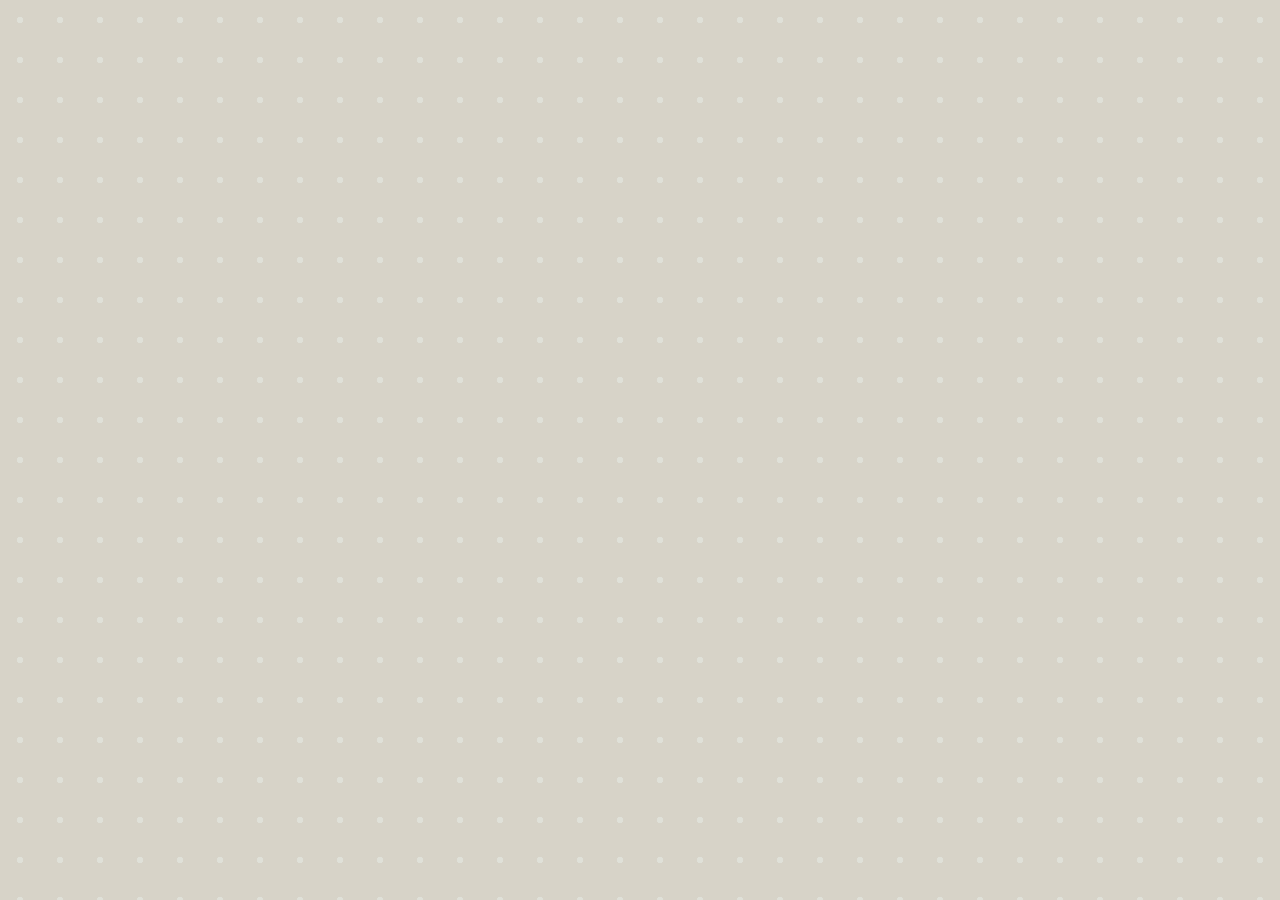
==== addictHarness.html @ 8bb044b6 "5/12" ====
<!DOCTYPE html>
<html lang="en">
<head>
    <meta charset="UTF-8">
    <meta name="viewport" content="width=device-width, initial-scale=1.0">
    <title>The Addict Harness - truf & co</title>
    
    <link rel="stylesheet" href="style.css">
    <link rel="preconnect" href="https://fonts.googleapis.com">
    <link rel="preconnect" href="https://fonts.gstatic.com" crossorigin>
    <link href="https://fonts.googleapis.com/css2?family=Aboreto&family=Playfair+Display:ital,wght@0,400..900;1,400..900&display=swap" rel="stylesheet">
</head>
<body>
    
</body>
<script src="script.js"></script>
</html>
---- style.css ----
:root {
  --polka-bg-image:
    radial-gradient(#dfe0d7 10.6%, transparent 5.6%);
  --polka-bg-position: 0px 0px, 40px 40px;
  --polka-bg-size: 40px 40px;
  --polka-bg-color: #D7D3C8;
}
body{
    margin: 0;
    padding: 0;
    font-family: "Times New Roman", system-ui;
    overflow-x: hidden;
    color: #4D483C;
    background-image: var(--polka-bg-image);
    background-position: var(--polka-bg-position);
    background-size: var(--polka-bg-size);
    background-color: var(--polka-bg-color);
    
}

a {
    text-decoration: none;
    color: #4D483C;
}

h1 {
    font-family: "Aboreto", system-ui;
    font-weight: 100;
    font-style: normal;
}
h2 {
    font-family: "Playfair Display", system-ui;
    font-weight: 100;
    font-style: normal;
}

                                                                  /* Nav bar */

nav {
    height: 6%;
    width: 100%;
    display: grid;
    position: fixed;
    top: 0;
    left: 0;
    grid-template-columns:1fr 1fr 1fr;
    align-items: center;
    padding: 0;
    z-index: 2;
    background-color: #f9faf0;
}
.leftAlign {
    justify-self: start;
    width: 100%;
    height: 50px;
    display: flex;
    flex-direction: row;
}

.center {
    justify-self: center;
}

.rightAlign {
    justify-self: end;
    width: 150px;
    padding-left: 20px;
    padding-right: 20px;
    display: flex;
    justify-content: space-between;
}
nav > ul{
    margin:0 5% 0 5%;
    padding:0;
    list-style-type: none;
}

nav li{
    padding: 10px ;
    margin-top: auto;
    margin-bottom: auto;
    flex-shrink: 0;
    height:fit-content;
}

.dropdownContent {
    display: none;
}

.dropdownContent a{
    margin: 10px;
    padding: 5px;
}

.dropdown:hover .dropdownContent {
    display: block;
    position: absolute;
    background-color: #F8F9F0;
    padding: 10px;
    border-radius: 5px;
}
                                                                  /* Hero */

.header {
    background-color: #D7D3C8;
}

.hero{
    width: 100%;
    height: 50%;
}

.hero img{
    margin: 0 20% 0 20%;
    display: flex;
    justify-content: center;
    position: relative;
    max-height: 1024px;
    max-width: 60%;
    height: auto;
    width: 70%;
    object-fit: cover;
    z-index: 0;
}
.overlay {
    text-align: center;
    position: absolute;
    top: 50%;
    width: 100%;
    z-index: 1;
}
.banner{
    background-color: #f9faf0;
    padding: 1%;
    box-shadow: black 5px;
}

.banner h1{
    font-size: 100px;
    text-align: center;
    margin: 0;
}
.overlay button{
    margin-top: 2%;
    padding: .75% 1% .75% 1%;
}

                                                                  /* Product List Card */

.productCard{
    display: inline-flex;
    flex-wrap: wrap;
    justify-content: center;
    justify-content: space-between;
    width: fit-content;
    height: fit-content;
    padding: 10px;
    background-color: #D7D3C8 ;
    margin: 0.5%;
}
.productCard img{
    width: 331px;
    height: 441px;
    object-fit: cover;
}
                                                                  /* Header */
.header {
    width: 100%;
    height: 100%;
    background-color: #4B634E;
    padding: 10% 0;
    margin: 3% 0;
}
                                                                  /* Section */
.productPage{
    background-color: #4D483C;
}
.whiteBG {
    background-color: #f9faf0;
    --polka-bg-image:
    radial-gradient(#D7D3C8  10.6%, transparent 5.6%);
}
#Collections {
    text-align: center;
    padding: 3% 0;
}
                                                                  /* Section cards */
.productType {
    display: inline-flex;
    flex-wrap: wrap;
    justify-content: center;
}

.productSection {
    width: 23%;
    margin: 0.5%;
    height: fit-content;
}
.productSection img{
    width: 100%;
}
.productSection h2{
    width: 92%;
    background-color: #D7D3C8;
    position: relative;
    transform: translateY(-100%);
    padding: 4%;
    margin: 0;
    text-align: right;
}

.style {
    display: inline-flex;
    flex-wrap: wrap;
    justify-content: center;
    width: 70%;
    margin: 0 15%;
}
.style .productSection {
    min-width: 200px;
    max-height: 10%;
    width: 15%;
    margin: 0.5%;
    height: 270px;
}
.style .productSection img{
    width: 331px;
    height: 441px;
}
.style .productSection h2{
    background-color: #4B634E;
    color: #D7D3C8;
    font-size: 100%;
}
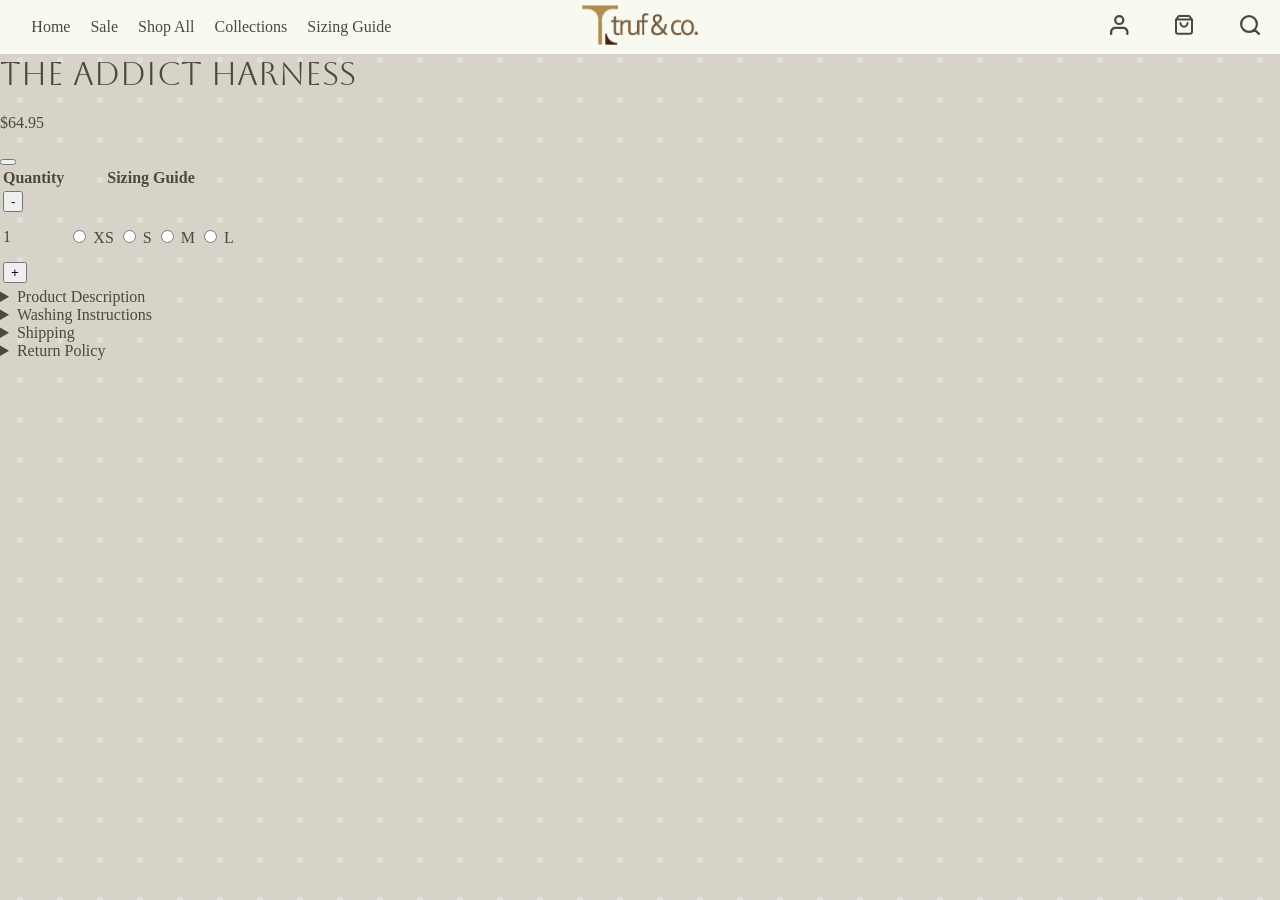
==== commit 2472630b: "5/19" ====
--- a/addictHarness.html
+++ b/addictHarness.html
@@ -11,7 +11,108 @@
     <link href="https://fonts.googleapis.com/css2?family=Aboreto&family=Playfair+Display:ital,wght@0,400..900;1,400..900&display=swap" rel="stylesheet">
 </head>
 <body>
-    
+    <nav class="productNav">
+        <ul class="leftAlign">
+            <li><a href="index.html">Home</a></li>
+            <li><a href="">Sale</a></li>
+            <li>
+                <div class="dropdown">
+                    <a href="allProducts.html" class="dropbtn">Shop All</a><br>
+                    <aside class="dropdownContent">
+                            <br><a href="harnessProductListing.html">Harnesses</a> <br><br>
+                            <a href="sweaterProductListing.html">Sweaters & Jumpers</a><br><br>
+                            <a href="">Bandanas</a><br><br>
+                            <a href="">Leashes</a><br><br>
+                            <a href="">Collars</a><br><br>
+                            <a href="">Waste Bag Holders</a><br><br>
+                            <a href="">Accessories</a><br><br>
+                            <a href="">For Hoomans</a><br>
+                    </aside>
+                </div>
+            </li>
+
+            <li>
+                <div class="dropdown">
+                    <a class="dropbtn">Collections</a><br>
+                    <aside class="dropdownContent">
+                            <br><a href="addictProductListing.html">Addict</a> <br><br>
+                            <a href="">The Frenchie</a><br><br>
+                            <a href="">Blooming</a><br><br>
+                            <a href="">The Dreamers</a><br><br>
+                            <a href="">Cavi</a><br><br>
+                            <a href="">Wanderlust</a><br><br>
+                            <a href="">Lover's Picnic</a><br><br>
+                            <a href="">Joie de Vivre</a><br><br>
+                            <a href="">Edward</a><br><br>
+                            <a href="">Truffle</a><br>
+                    </aside>
+                </div>    
+            </li>
+            <li><a href="">Sizing Guide</a></li>
+        </ul>
+
+
+
+        <div class="center">
+            <a><img src="image/logo.png" height="40px"></a>
+        </div>
+
+
+        <div class="rightAlign">
+            <span><a><img src="image/profile.svg" height="20px"></a></span>
+            <span><a> <img src="image/shoppingBag.svg"height="20px"> </a></span>
+            <span><a> <img src="image/search.svg"height="20px"> </a></span>
+        </div>
+    </nav>
+
+    <main class="productInfo">
+
+        
+        <div class="productDetails">
+            <p>truf & co</p>
+            <h1 class="productTitle">The Addict Harness</h1>
+            <p class="productPrice">$64.95</p>
+            <table>
+                <tr>
+                    <th> Quantity</th>
+                    <th> <a onclick="const sizeGuide = document.getElementById(sizeGuide); sizeGuide.style = `display:block`">Sizing Guide</a></th>
+                </tr>
+                <tr>
+                    <td> <button onclick="addProduct(-1)">-</button> <p id="value">1</p> <button onclick="addProduct(1)">+</button></td>
+                    <td> 
+                        <input type="radio" id="XS" name="size" value="XS">
+                        <label for="XS">XS</label>
+                        <input type="radio" id="S" name="size" value="S">
+                        <label for="S">S</label>
+                        <input type="radio" id="M" name="size" value="M">
+                        <label for="M">M</label>
+                        <input type="radio" id="L" name="size" value="L">
+                        <label for="L">L</label>
+                    </td>
+                </tr>
+                <tr>
+                    <button onclick="addToCart(``,`The Addict Harness`, )"> </button>
+                </tr>
+            </table>
+        </div>
+        <div class="productDetails">
+            <details>
+                <summary>Product Description</summary>
+                <p>truf & co.'s French heritage is evident in this Addict harness.
+                <br>Our premium adjustable dog harness is  made from premium breathable cotton materials, this piece is finished  with high quality webbing and gold metal hardware.
+                <br>Every piece is uniquely designed in  Melbourne Australia, we aim to bring the most aesthetic, voguish and  comfortable harness to every dog in Australia.</p>
+            </details>
+            <details>
+                <summary>Washing Instructions</summary>
+             </details>
+             <details>
+                <summary>Shipping</summary>
+             </details>
+             <details>
+                <summary>Return Policy</summary>
+             </details>
+        </div>
+    </main>
 </body>
 <script src="script.js"></script>
 </html>
--- a/style.css
+++ b/style.css
@@ -85,6 +85,7 @@
 
 .dropdownContent {
     display: none;
+    background-color: #F8F9F0;
 }
 
 .dropdownContent a{
@@ -95,15 +96,21 @@
 .dropdown:hover .dropdownContent {
     display: block;
     position: absolute;
+    padding: 10px;
+    border-radius: 2px;
+}
+.productPageNav {
+    background-color: #CEC5B5;
+}
+.productPageNav .dropdownContent{
+    background-color: #CEC5B5;
+}
+.productNav {
     background-color: #F8F9F0;
-    padding: 10px;
-    border-radius: 5px;
 }
                                                                   /* Hero */
 
-.header {
-    background-color: #D7D3C8;
-}
+
 
 .hero{
     width: 100%;
@@ -163,17 +170,37 @@
     height: 441px;
     object-fit: cover;
 }
-                                                                  /* Header */
-.header {
+                                                                  /* Headers */
+.wrapper {
     width: 100%;
     height: 100%;
     background-color: #4B634E;
     padding: 10% 0;
-    margin: 3% 0;
+    margin: 3% 0 0;
+}
+.titleHeading {
+    background-color: #D7D3C8;
+    margin: 0;
+    padding: 1% 0;
+    text-align: center;
+}
+.titleHeading h1{
+    margin: 0;
+}
+.stickyFilter {
+    background-color: #F8F9F0;
+    display: flex;
+    justify-content: space-between;
+    padding: 2%;
+}
+.stickyFilter p{
+    margin: 0 5%;  
 }
                                                                   /* Section */
 .productPage{
     background-color: #4D483C;
+    --polka-bg-image:
+    radial-gradient(#9C9993  10.6%, transparent 5.6%)
 }
 .whiteBG {
     background-color: #f9faf0;
@@ -224,8 +251,8 @@
     height: 270px;
 }
 .style .productSection img{
-    width: 331px;
-    height: 441px;
+    width: 100%;
+    transition: .5s ease-in;
 }
 .style .productSection h2{
     background-color: #4B634E;
@@ -233,3 +260,4 @@
     font-size: 100%;
 }
 
+
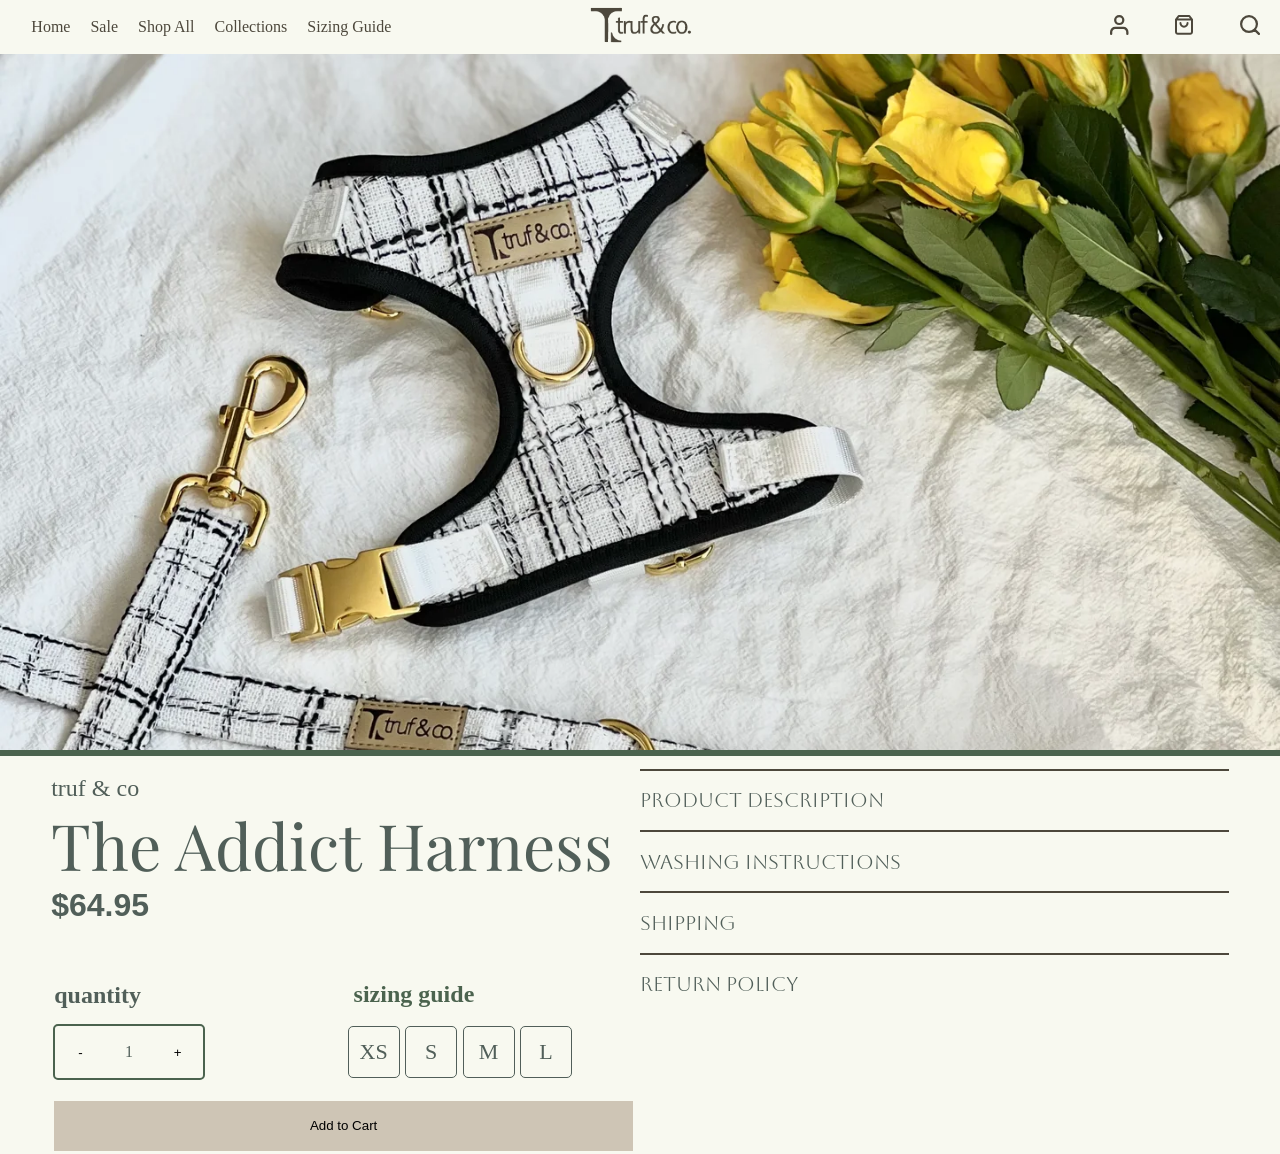
==== commit 8fbd2d67: "cart function is functional" ====
--- a/addictHarness.html
+++ b/addictHarness.html
@@ -10,7 +10,7 @@
     <link rel="preconnect" href="https://fonts.gstatic.com" crossorigin>
     <link href="https://fonts.googleapis.com/css2?family=Aboreto&family=Playfair+Display:ital,wght@0,400..900;1,400..900&display=swap" rel="stylesheet">
 </head>
-<body>
+<body class="productListing">
     <nav class="productNav">
         <ul class="leftAlign">
             <li><a href="index.html">Home</a></li>
@@ -54,44 +54,67 @@
 
 
         <div class="center">
-            <a><img src="image/logo.png" height="40px"></a>
+            <a><img src="image/truflogo1Vectorized.png" height="40px"></a>
         </div>
 
 
         <div class="rightAlign">
             <span><a><img src="image/profile.svg" height="20px"></a></span>
-            <span><a> <img src="image/shoppingBag.svg"height="20px"> </a></span>
+            <span><a href="cart.html"> <img src="image/shoppingBag.svg"height="20px"> </a></span>
             <span><a> <img src="image/search.svg"height="20px"> </a></span>
         </div>
     </nav>
+    <div class="wrapper">
+        <img src="image/addictHarness2.webp">
+    </div>
+    <main class="productInfo" id="addictHarness">
 
-    <main class="productInfo">
-
-        
+        <span style="display: none;"><input checked type="radio" class="color" value=""></span>
         <div class="productDetails">
-            <p>truf & co</p>
-            <h1 class="productTitle">The Addict Harness</h1>
+            <h4>truf & co</h4>
+            <h2 class="productTitle">The Addict Harness</h2>
             <p class="productPrice">$64.95</p>
-            <table>
-                <tr>
-                    <th> Quantity</th>
-                    <th> <a onclick="const sizeGuide = document.getElementById(sizeGuide); sizeGuide.style = `display:block`">Sizing Guide</a></th>
+            <table class="tableData">
+                <tr class="tableHeadings">
+                    <th> quantity</th>
+                    <th> <button>sizing guide</button></th>
                 </tr>
-                <tr>
-                    <td> <button onclick="addProduct(-1)">-</button> <p id="value">1</p> <button onclick="addProduct(1)">+</button></td>
-                    <td> 
-                        <input type="radio" id="XS" name="size" value="XS">
-                        <label for="XS">XS</label>
-                        <input type="radio" id="S" name="size" value="S">
-                        <label for="S">S</label>
-                        <input type="radio" id="M" name="size" value="M">
-                        <label for="M">M</label>
-                        <input type="radio" id="L" name="size" value="L">
-                        <label for="L">L</label>
+                <tr class="tableButtons">
+                    <td id="quantity"> <button onclick="addProduct(-1)">-</button> <p id="value">1</p> <button onclick="addProduct(1)">+</button></td>
+                    <td class="size"> 
+                        
+                        <label for="XS">
+                            <input type="radio" id="XS" name="size" value="XS" class="size">
+                            <span class="checkmark">
+                                <p>XS</p>
+                            </span>
+                        </label>
+                       
+                        <label for="S">
+                             <input type="radio" id="S" name="size" value="S" class="size">
+                                <span class="checkmark">
+                                    <p>S</p>
+                                </span>
+                            </label>
+                        <label for="M">
+                            <input type="radio" id="M" name="size" value="M" class="size">
+                            <span class="checkmark">
+                                <p>M</p>
+                            </span>
+                        </label>
+                        
+                        <label for="L">
+                            <input type="radio" id="L" name="size" value="L" class="size">
+                            <span class="checkmark">
+                                <p>L</p>
+                            </span>
+                        </label>
                     </td>
                 </tr>
                 <tr>
-                    <button onclick="addToCart(``,`The Addict Harness`, )"> </button>
+                    <th class="addToCart">
+                    <button class="cartButton"onclick="addToCart(`addictHarness`)"> Add to Cart</button>
+                    </th>
                 </tr>
             </table>
         </div>
@@ -104,12 +127,21 @@
             </details>
             <details>
                 <summary>Washing Instructions</summary>
+                 <p>truf & co.'s French heritage is evident in this Addict harness.
+                <br>Our premium adjustable dog harness is  made from premium breathable cotton materials, this piece is finished  with high quality webbing and gold metal hardware.
+                <br>Every piece is uniquely designed in  Melbourne Australia, we aim to bring the most aesthetic, voguish and  comfortable harness to every dog in Australia.</p>
              </details>
              <details>
                 <summary>Shipping</summary>
+                 <p>truf & co.'s French heritage is evident in this Addict harness.
+                <br>Our premium adjustable dog harness is  made from premium breathable cotton materials, this piece is finished  with high quality webbing and gold metal hardware.
+                <br>Every piece is uniquely designed in  Melbourne Australia, we aim to bring the most aesthetic, voguish and  comfortable harness to every dog in Australia.</p>
              </details>
              <details>
                 <summary>Return Policy</summary>
+                 <p>truf & co.'s French heritage is evident in this Addict harness.
+                <br>Our premium adjustable dog harness is  made from premium breathable cotton materials, this piece is finished  with high quality webbing and gold metal hardware.
+                <br>Every piece is uniquely designed in  Melbourne Australia, we aim to bring the most aesthetic, voguish and  comfortable harness to every dog in Australia.</p>
              </details>
         </div>
     </main>
--- a/style.css
+++ b/style.css
@@ -14,8 +14,11 @@
     background-image: var(--polka-bg-image);
     background-position: var(--polka-bg-position);
     background-size: var(--polka-bg-size);
-    background-color: var(--polka-bg-color);
-    
+    background-color: var(--polka-bg-color);    
+}
+
+main{
+    margin: 6% 0;
 }
 
 a {
@@ -159,42 +162,79 @@
     flex-wrap: wrap;
     justify-content: center;
     justify-content: space-between;
-    width: fit-content;
-    height: fit-content;
-    padding: 10px;
-    background-color: #D7D3C8 ;
-    margin: 0.5%;
+    width: 267px;
+    height: 369px;
+    margin: 1.2% 0.5%;
 }
 .productCard img{
-    width: 331px;
-    height: 441px;
+    width: 267px;
+    height: 306px;
     object-fit: cover;
+}
+.productText {
+    z-index: 2;
+    background-color: #D7D3C8;
+    padding: 4%;
+    padding-bottom: 0;
+    height: 64px;
+}
+.productText p, .productText span{
+    margin: 0 2% 0 2%;
+    display: flex;
+    float: left;
+}
+.productText h4 {
+    margin: 1%;
+}
+.saleBadge {
+    background-color: #4B634E;
+    color: #D7D3C8;
+    padding: 0 7%;
+    margin-left: 2%;
+    border-radius: 25px;
+}
+.offSale {
+    background-color: #4D483C;
+    color: #D7D3C8;
+    padding: 0 7%;
+    border-radius: 25px;
 }
                                                                   /* Headers */
 .wrapper {
     width: 100%;
-    height: 100%;
+    height: auto;
     background-color: #4B634E;
-    padding: 10% 0;
-    margin: 3% 0 0;
-}
+}
+
+.wrapper img {
+    margin: 0;
+    object-fit: cover;
+    width: 100%;
+    height: 750px;
+}
+
 .titleHeading {
     background-color: #D7D3C8;
     margin: 0;
     padding: 1% 0;
     text-align: center;
+    border-bottom: black 1px solid;
 }
 .titleHeading h1{
     margin: 0;
 }
-.stickyFilter {
+.Filter {
     background-color: #F8F9F0;
     display: flex;
     justify-content: space-between;
-    padding: 2%;
-}
-.stickyFilter p{
+    padding: 1.5%;
+}
+.Filter p{
     margin: 0 5%;  
+}
+.stickyTitle {
+    position: sticky;
+    top: 50px;
 }
                                                                   /* Section */
 .productPage{
@@ -219,9 +259,9 @@
 }
 
 .productSection {
-    width: 23%;
-    margin: 0.5%;
-    height: fit-content;
+    margin: 2% 0.5%;
+    width: 334px;
+    height: 373px;
 }
 .productSection img{
     width: 100%;
@@ -244,11 +284,10 @@
     margin: 0 15%;
 }
 .style .productSection {
-    min-width: 200px;
     max-height: 10%;
-    width: 15%;
-    margin: 0.5%;
-    height: 270px;
+    width: 194px;
+    margin: 2.3% 0.5%;
+    height: 217px;
 }
 .style .productSection img{
     width: 100%;
@@ -261,3 +300,154 @@
 }
 
 
+
+                                                                  /* product page */
+.productInfo {
+    display: grid;
+    grid-template-columns: 1fr 1fr;
+    margin: 1% 4% 0 4%;
+    color: #515F59;
+}
+.productListing {
+    background-color: #F8F9F0;
+    --polka-bg-image:transparent;
+}
+.productListing .wrapper {
+    height: 756px;
+}
+.productInfo h2 {
+    margin: 0;
+    font-size: 64px;
+}
+.productInfo .productPrice {
+    margin: 0 0 9% 0;
+    font-family: "helvetica";
+    font-weight: bold;
+    font-size: 32px;
+}
+.productDetails h4{
+    margin: 1% 0 0 0;
+    font-size: 24px;
+    font-weight: normal;
+}
+.tableHeadings th{
+    text-align:left;
+    padding-bottom: 2%;
+    font-size: 24px
+}
+.tableHeadings button{
+    background: unset; 
+    border: 0;
+    text-align:left;
+    padding-bottom: 1%;
+    font-size: 24px;
+    font-weight: bold;
+    font-family: 'Times New Roman', Times, serif;
+    color: #4B634E;
+}
+.tableData th, .tableData td{
+ width: 50%;   
+}
+.productDetails table {
+    width: 100%;
+}
+
+
+
+#quantity {
+    display: grid;
+    grid-template-columns:1fr 1fr 1fr;
+    text-align: center;
+    width: 50%;
+    border: #4B634E 2px solid;
+    border-radius: 5px;
+}
+
+#quantity button{
+    background: unset; 
+    border: 0;
+    padding: 2%;
+    cursor:pointer;
+}
+.addToCart button{
+    margin-top: 6%;
+    background: #CEC5B5; 
+    border: 0;
+    width: 200%;
+    height: 50px;
+    cursor:pointer;
+}
+
+.tableButtons input {
+    position: absolute;
+    opacity: 0;
+    cursor: pointer;
+    height: 0;
+    width: 0;
+}
+.tableButtons label{
+    
+    position: relative;
+    cursor: pointer;
+    font-size: 22px;
+    user-select: none;
+}
+
+.tableButtons label input:checked ~ .checkmark {
+  background-color: #515F59;
+  color: #D7D3C8;
+}
+.size span {
+    display: inline-block;
+    height: 50px;
+    width: 50px;
+    text-align: center;
+    background-color: unset;
+    color: #515F59;
+    border: #515F59 solid 1px;
+    border-radius: 5px;
+}
+.size p{
+    transform: translateY(-10px);
+}
+.colourSelect span{
+    display: flex;
+    float: left;
+    width: 80px;
+    height: 80px;
+    border-radius: 50px;
+    border: #4D483C solid 1px;
+    margin-right: 20px;
+    margin-bottom: 10%;
+}
+.colourSelect p{
+    margin:auto;
+}
+
+.tableButtons label input:checked ~ #selectBeige {
+  background-color: #F0D2C8;
+}
+.tableButtons label input:checked ~ #selectGrey {
+  background-color: #CCCACA;
+}
+
+.productDetails summary{
+    width: 100%;
+    font-size: 20px;
+    font-family: "Aboreto", system-ui;
+    font-weight: 100;
+    font-style: normal;
+    padding: 3% 0;
+    border-top: #4D483C solid 2px;
+    cursor:pointer;
+}
+.productDetails summary::marker {
+  content: "";
+}
+
+
+.productDetails details p{
+    margin-left: 2%;
+    margin-top: -2%;
+}
+
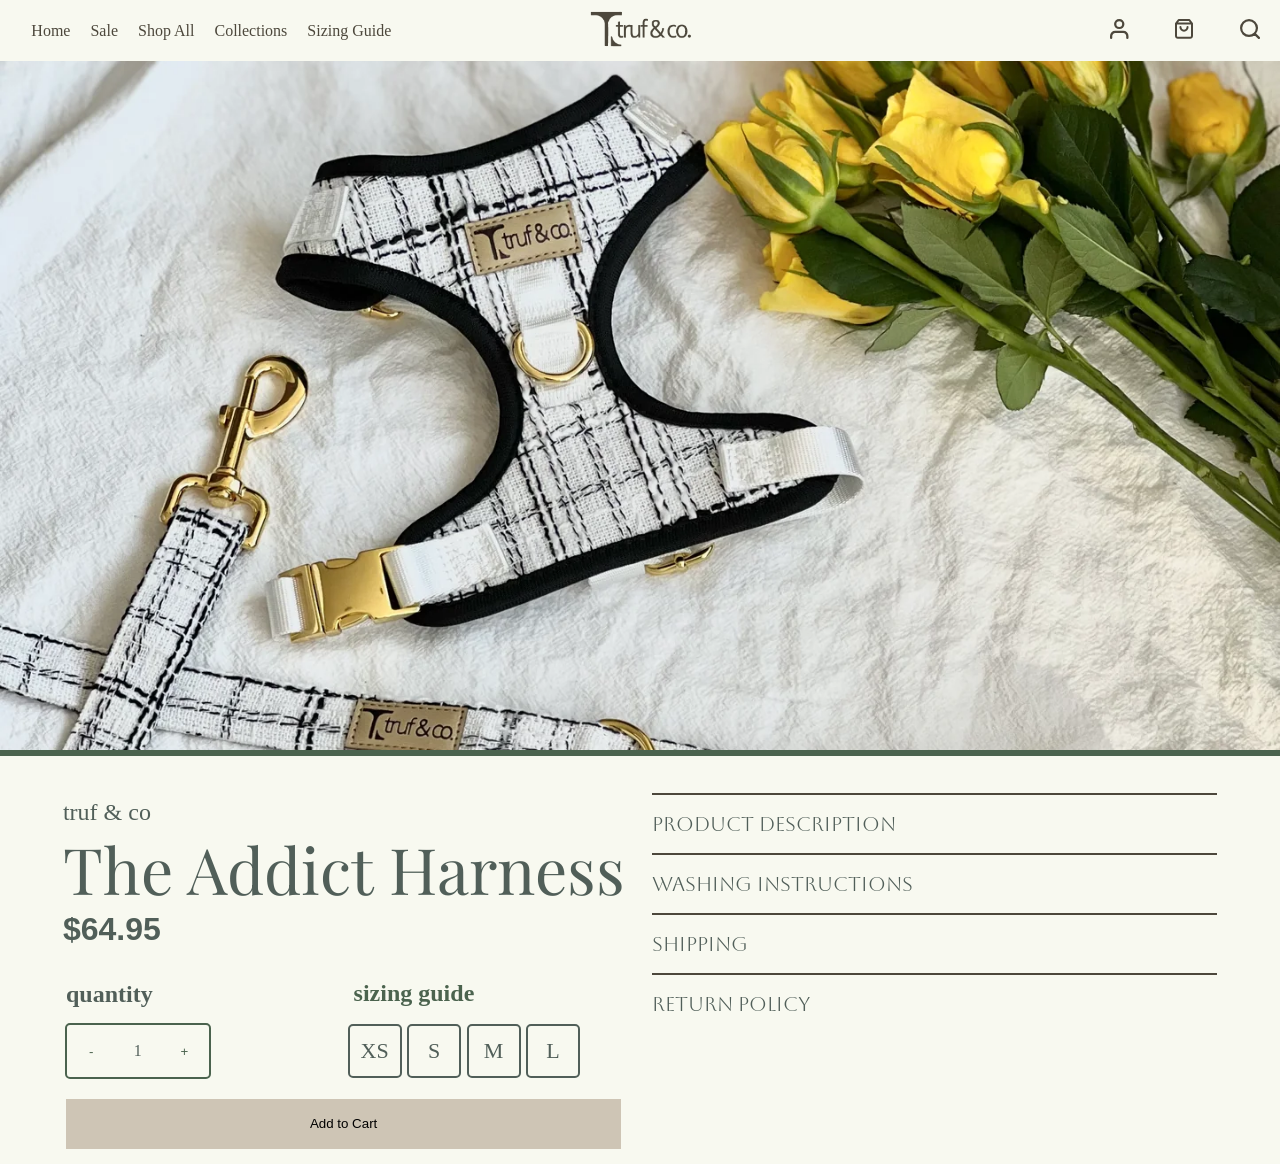
==== commit 18842dd1: "separate product data into new page,  cart popup summary develop,emt" ====
--- a/addictHarness.html
+++ b/addictHarness.html
@@ -146,5 +146,6 @@
         </div>
     </main>
 </body>
+<script src="products.js"></script>
 <script src="script.js"></script>
 </html>
--- a/style.css
+++ b/style.css
@@ -37,10 +37,11 @@
     font-style: normal;
 }
 
+
                                                                   /* Nav bar */
 
 nav {
-    height: 6%;
+    height: 61px;
     width: 100%;
     display: grid;
     position: fixed;
@@ -111,6 +112,18 @@
 .productNav {
     background-color: #F8F9F0;
 }
+.mobile {
+    display: none;
+}
+
+@media (max-width: 750px) {
+    .mobile {
+        display: block;
+    }
+    .desktop {
+        display: none;
+    }
+}
                                                                   /* Hero */
 
 
@@ -204,6 +217,13 @@
     width: 100%;
     height: auto;
     background-color: #4B634E;
+    font-size: 60px;
+    color: #F8F9F0;
+    text-align: center;
+}
+.wrapper h1{
+    padding: 10% 0;
+    margin: 0;
 }
 
 .wrapper img {
@@ -299,13 +319,27 @@
     font-size: 100%;
 }
 
+.imageB {
+    display: none;
+}
+.imageA {
+    display: block;
+}
+.productCard:hover, .productSection:hover {
+    .imageA {
+        display: none;
+    }
+    .imageB {
+        display:block;
+    }
+}
 
 
                                                                   /* product page */
 .productInfo {
     display: grid;
     grid-template-columns: 1fr 1fr;
-    margin: 1% 4% 0 4%;
+    margin: 2% 4% 0 4%;
     color: #515F59;
 }
 .productListing {
@@ -320,10 +354,13 @@
     font-size: 64px;
 }
 .productInfo .productPrice {
-    margin: 0 0 9% 0;
+    margin: 0 0 5% 0;
     font-family: "helvetica";
     font-weight: bold;
     font-size: 32px;
+}
+.productDetails{
+    margin: 2%;
 }
 .productDetails h4{
     margin: 1% 0 0 0;
@@ -367,6 +404,7 @@
     background: unset; 
     border: 0;
     padding: 2%;
+    color: #4B634E;
     cursor:pointer;
 }
 .addToCart button{
@@ -404,7 +442,7 @@
     text-align: center;
     background-color: unset;
     color: #515F59;
-    border: #515F59 solid 1px;
+    border: #515F59 solid 2px;
     border-radius: 5px;
 }
 .size p{
@@ -416,7 +454,7 @@
     width: 80px;
     height: 80px;
     border-radius: 50px;
-    border: #4D483C solid 1px;
+    border: #4D483C solid 2px;
     margin-right: 20px;
     margin-bottom: 10%;
 }
@@ -451,3 +489,20 @@
     margin-top: -2%;
 }
 
+                                                                  /* cart page */
+
+#cart {
+    display: flex;
+    justify-content: center;
+    align-items: center;
+}
+
+.cartCard {
+    text-align: center;
+    width: 200px;
+    margin: auto;
+}
+
+.cartCard #quantity  {
+    margin: auto;
+}
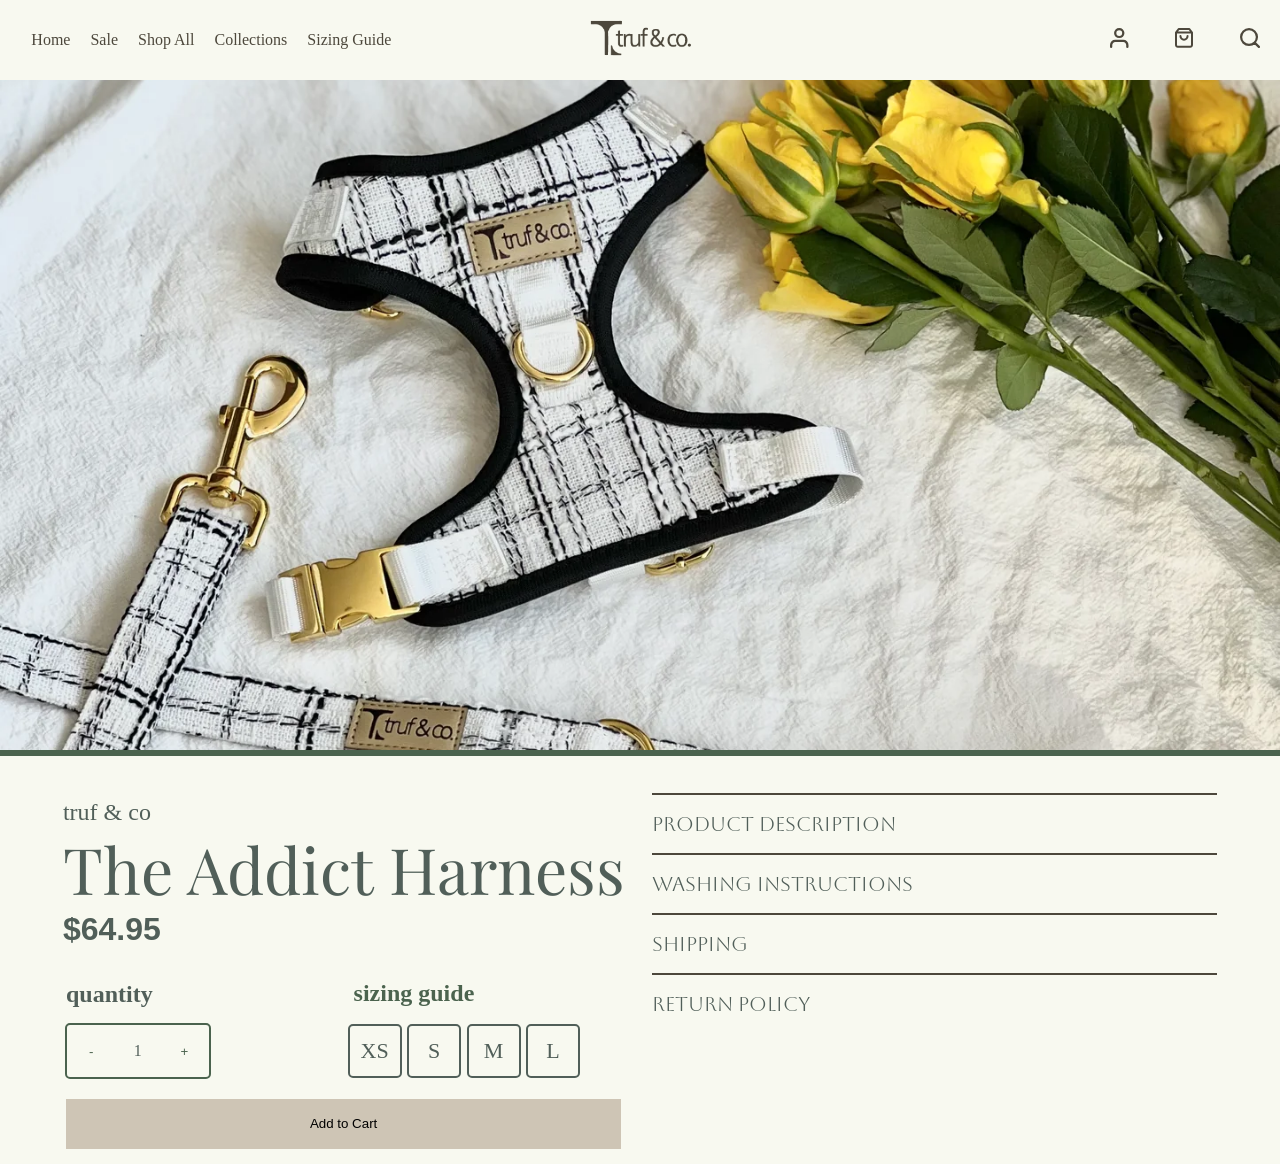
==== commit 7a9ae39d: "css and js completed for cart summary page, and created checkout page" ====
--- a/addictHarness.html
+++ b/addictHarness.html
@@ -80,7 +80,7 @@
                     <th> <button>sizing guide</button></th>
                 </tr>
                 <tr class="tableButtons">
-                    <td id="quantity"> <button onclick="addProduct(-1)">-</button> <p id="value">1</p> <button onclick="addProduct(1)">+</button></td>
+                    <td class="quantity"> <button onclick="addProduct(-1)">-</button> <p id="value">1</p> <button onclick="addProduct(1)">+</button></td>
                     <td class="size"> 
                         
                         <label for="XS">
--- a/style.css
+++ b/style.css
@@ -38,10 +38,11 @@
 }
 
 
+
                                                                   /* Nav bar */
 
 nav {
-    height: 61px;
+    height: 80px;
     width: 100%;
     display: grid;
     position: fixed;
@@ -266,6 +267,7 @@
     background-color: #f9faf0;
     --polka-bg-image:
     radial-gradient(#D7D3C8  10.6%, transparent 5.6%);
+    margin-top: 0;
 }
 #Collections {
     text-align: center;
@@ -391,7 +393,7 @@
 
 
 
-#quantity {
+.quantity {
     display: grid;
     grid-template-columns:1fr 1fr 1fr;
     text-align: center;
@@ -400,7 +402,7 @@
     border-radius: 5px;
 }
 
-#quantity button{
+.quantity button{
     background: unset; 
     border: 0;
     padding: 2%;
@@ -480,7 +482,7 @@
     cursor:pointer;
 }
 .productDetails summary::marker {
-  content: "";
+    content: "";
 }
 
 
@@ -500,9 +502,123 @@
 .cartCard {
     text-align: center;
     width: 200px;
+    height: 650px;
     margin: auto;
-}
-
-.cartCard #quantity  {
+    background: rgba(248, 249, 240, 0.50);
+    border: 1px solid #515F59;
+    padding: 10px 40px;
+}
+
+.cartCard img {
+    min-height: 200px;
+    max-height: 200px;
+    object-fit:cover;
+}
+.cartCard .quantity  {
     margin: auto;
+    justify-content: center;
+    align-items: center;
+}
+
+.remove button {
+    background-color: transparent;
+    margin: 10px;
+    border: none;
+}
+
+.toPurchase {
+    background: #F8F9F0;
+    margin: auto;
+    display: flex; 
+    flex-direction: column;
+    justify-content: center;
+    align-items: center;
+    padding: 70px;
+}
+.toPurchase h2 {
+    margin: 0;
+    font-size: 40px;
+    color: #515F59;
+}
+.toPurchase button {
+    width: 40%;
+    height: 90px;
+    border-radius: 5px;
+    background-color: transparent;
+    margin-top: 25px;
+    color: #4D483C;
+    text-align: center;
+    font-size: 24px;
+}
+.toPurchase .toCheckout {
+    border-width: 0;
+    background-color: #CEC5B5;
+}
+
+
+                                                                  /* order summary */
+.orderSummaryPopup {
+    background-color:#f9faf0;
+    width: 390px;
+    position: fixed;
+    bottom: 0px;
+    right: 0;
+    display: flex;
+    padding: 30px 20px;
+    border: #515F59 1px solid;
+}
+.orderSummaryPopup summary{
+    width: 350px;
+    font-size: 30px;
+    border-bottom: 1px solid; color: #515F59;
+}
+@keyframes slideInDown {
+    from {
+        transform: translateY(100%);
+        opacity: 0;
+    }
+    to {
+        transform: translateY(0);
+        opacity: 1;
+    }
+}
+
+.orderSummaryPopup :open {
+    animation: slideInDown .1s ease-out;
+}
+#orderSummary {
+    display: grid;
+    grid-template-columns: 1fr auto;
+    gap: 10px;
+}
+
+.rightText {
+    text-align: right;
+    width: 100px;
+}
+.total {
+    color: #515F59;
+    font-family: "Times New Roman";
+    font-size: 20px;
+    font-style: normal;
+    font-weight: 700;
+}
+
+button:hover {
+    cursor: pointer;
+}
+                                                                  /* Checkout */
+.checkoutSummary {
+    height: 100%;
+    position: absolute;
+    flex-direction: column;
+    justify-content: center;
+    align-items: center;
+}
+
+form {
+    margin: 10% 50px 10% 20%;
+    max-width: 567px;
+    display: flex;
+    flex-direction: column;
 }
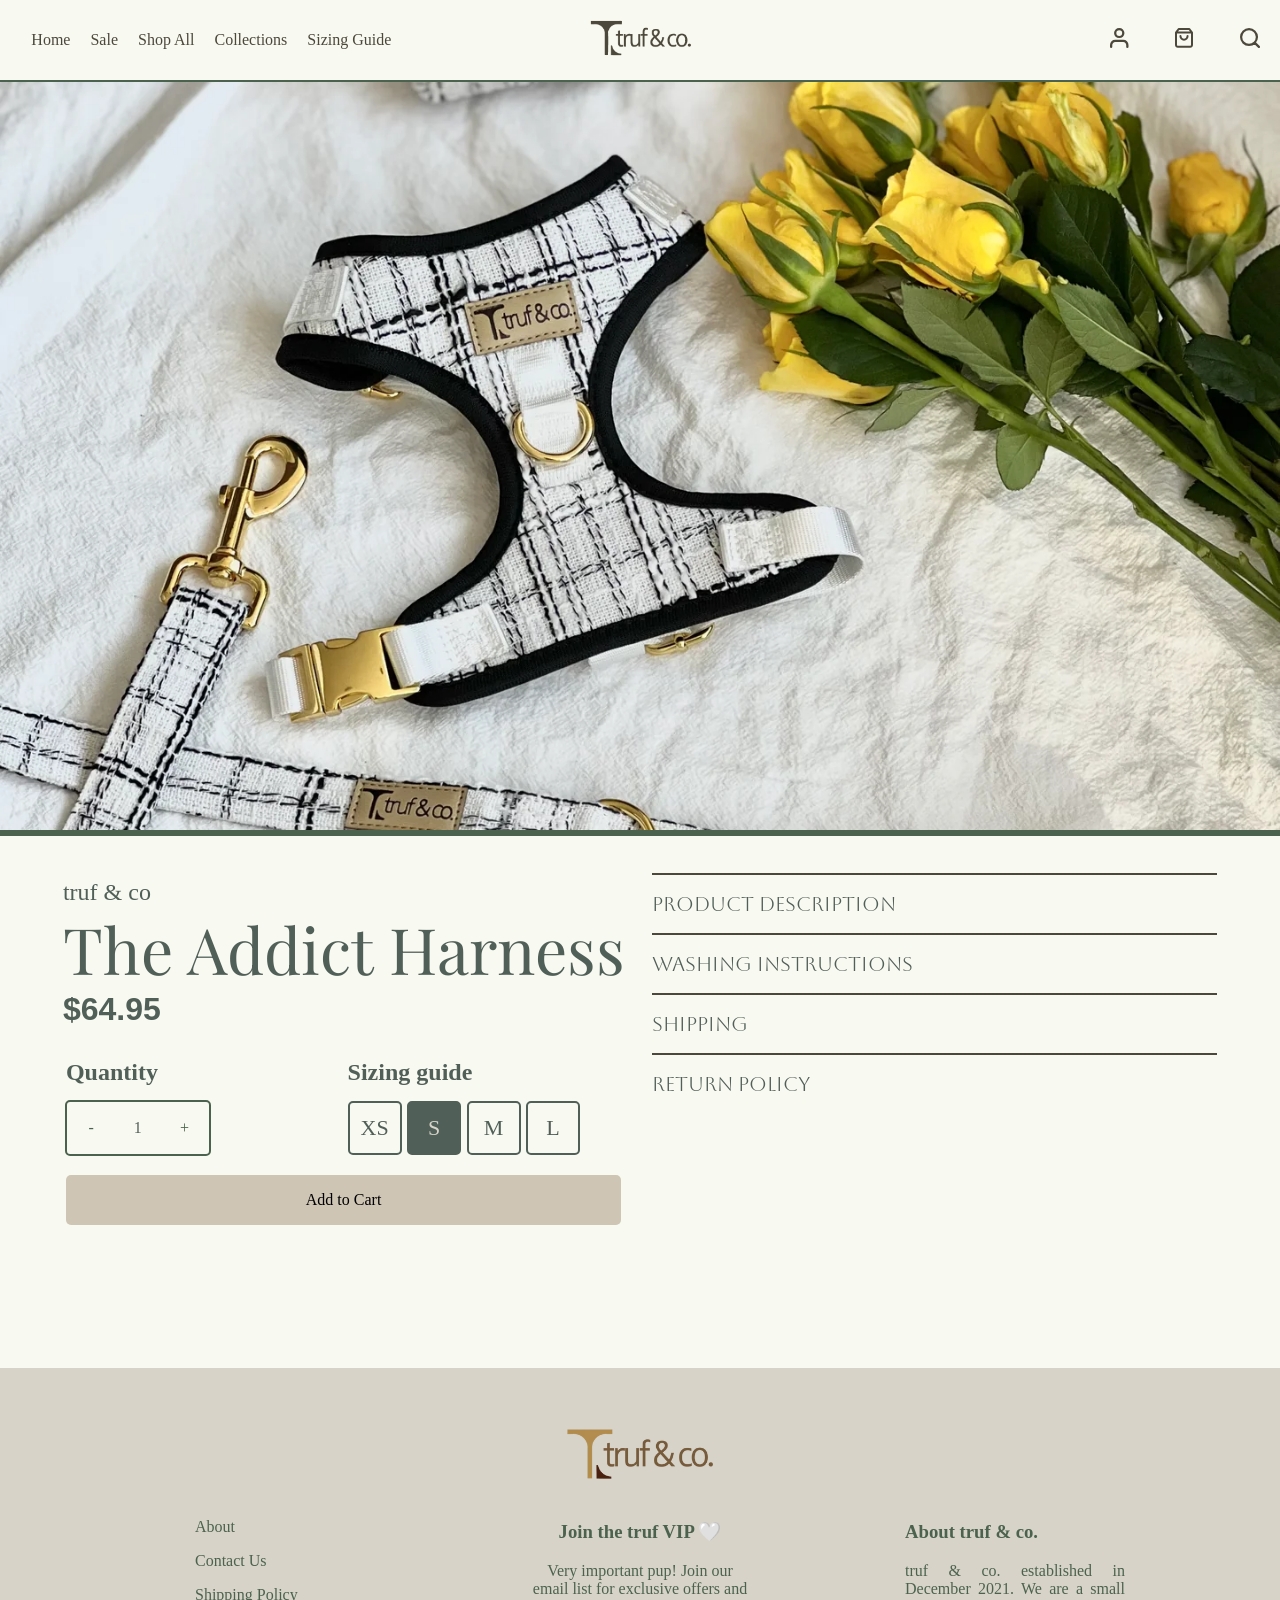
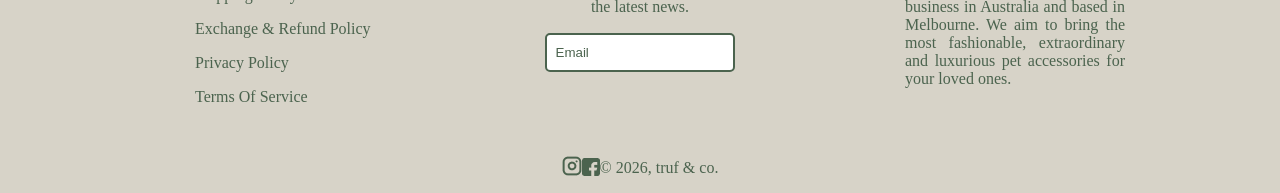
==== commit ee3ddc44: "Refactor navigation and footer structure across multiple pages; enhance mobile responsiveness and ad" ====
--- a/addictHarness.html
+++ b/addictHarness.html
@@ -13,10 +13,10 @@
 <body class="productListing">
     <nav class="productNav">
         <ul class="leftAlign">
-            <li><a href="index.html">Home</a></li>
-            <li><a href="">Sale</a></li>
-            <li>
-                <div class="dropdown">
+            <li class="desktop"><a href="index.html">Home</a></li>
+            <li class="desktop"><a href="">Sale</a></li>
+            <li class="desktop">
+                <div class="dropdown desktop">
                     <a href="allProducts.html" class="dropbtn">Shop All</a><br>
                     <aside class="dropdownContent">
                             <br><a href="harnessProductListing.html">Harnesses</a> <br><br>
@@ -28,10 +28,12 @@
                             <a href="">Accessories</a><br><br>
                             <a href="">For Hoomans</a><br>
                     </aside>
+
+                    
                 </div>
             </li>
 
-            <li>
+            <li class="desktop">
                 <div class="dropdown">
                     <a class="dropbtn">Collections</a><br>
                     <aside class="dropdownContent">
@@ -48,13 +50,18 @@
                     </aside>
                 </div>    
             </li>
-            <li><a href="">Sizing Guide</a></li>
+            <li class="desktop"><a href="">Sizing Guide</a></li>
+
+            <li><div class="mobile">
+            <a href="index.html"><img src="image/truflogo1Vectorized.png" height="40px"></a>
+            </li>
+        </div>
         </ul>
 
 
 
         <div class="center">
-            <a><img src="image/truflogo1Vectorized.png" height="40px"></a>
+            <a class="desktop" href="index.html"><img src="image/truflogo1Vectorized.png" height="40px"></a>
         </div>
 
 
@@ -62,8 +69,48 @@
             <span><a><img src="image/profile.svg" height="20px"></a></span>
             <span><a href="cart.html"> <img src="image/shoppingBag.svg"height="20px"> </a></span>
             <span><a> <img src="image/search.svg"height="20px"> </a></span>
+            <span class="mobile"><a onclick="hide('hamburger')"> <img src="image/hamburger.svg"height="20px"> </a></span>
+            
+        </div>
+        <div id="hamburger" class="mobile hidden">
+            
+            <ul class="sideBar">
+            <li class="badge"><a onclick="hide('hamburger')">></a></li>
+            <li style="background-color: #D7D3C8;"><a href="index.html">Home</a></li>
+            <li><a href="">Sale</a></li>
+            <li>
+                <details class="dropHamburg">
+                    <summary><a href="allProducts.html" class="">Shop All</a></summary>
+                    
+                            <br><a href="harnessProductListing.html">Harnesses</a> <br><br>
+                            <a href="sweaterProductListing.html">Sweaters & Jumpers</a><br><br>
+                            <a href="">Bandanas</a><br><br>
+                            <a href="">Leashes</a><br><br>
+                            <a href="">Collars</a><br><br>
+                            <a href="">Waste Bag Holders</a><br><br>
+                            <a href="">Accessories</a><br><br>
+                            <a href="">For Hoomans</a><br>
+                </details> </li>
+            <li>
+                <details class="dropHamburg">
+                    <summary><a class="dropbtn">Collections</a></summary>
+                            <br><a href="addictProductListing.html">Addict</a> <br><br>
+                            <a href="">The Frenchie</a><br><br>
+                            <a href="">Blooming</a><br><br>
+                            <a href="">The Dreamers</a><br><br>
+                            <a href="">Cavi</a><br><br>
+                            <a href="">Wanderlust</a><br><br>
+                            <a href="">Lover's Picnic</a><br><br>
+                            <a href="">Joie de Vivre</a><br><br>
+                            <a href="">Edward</a><br><br>
+                            <a href="">Truffle</a><br>
+                </details>    
+            </li>
+            <li><a href="">Sizing Guide</a></li>
+        </ul>
         </div>
     </nav>
+
     <div class="wrapper">
         <img src="image/addictHarness2.webp">
     </div>
@@ -76,8 +123,8 @@
             <p class="productPrice">$64.95</p>
             <table class="tableData">
                 <tr class="tableHeadings">
-                    <th> quantity</th>
-                    <th> <button>sizing guide</button></th>
+                    <th>Quantity</th>
+                    <th>Sizing guide</th>
                 </tr>
                 <tr class="tableButtons">
                     <td class="quantity"> <button onclick="addProduct(-1)">-</button> <p id="value">1</p> <button onclick="addProduct(1)">+</button></td>
@@ -91,7 +138,7 @@
                         </label>
                        
                         <label for="S">
-                             <input type="radio" id="S" name="size" value="S" class="size">
+                             <input type="radio" id="S" name="size" value="S" class="size" checked>
                                 <span class="checkmark">
                                     <p>S</p>
                                 </span>
@@ -145,6 +192,39 @@
              </details>
         </div>
     </main>
+
+    <footer>
+            <img src="image/logo.png" style="height: 50px;" class="footerLogo desktop">
+        <div class="footerInfo">
+            <div class="footer2">
+                <ul>
+                    <li>About</li>
+                    <li>Contact Us</li>
+                    <li>Shipping Policy</li>
+                    <li>Exchange & Refund Policy</li>
+                    <li>Privacy Policy</li>
+                    <li>Terms Of Service</li>
+                </ul>
+            </div>
+
+            <div class="footer1"> 
+                <h3>Join the truf VIP 🤍</h3> 
+                <p>Very important pup! Join our email list for exclusive offers and the latest news.</p>
+                <input type="email" value="Email">
+            </div>
+            
+            <div class="footer3">
+                <h3>About truf & co.</h1>
+                truf & co. established in December 2021. We are a small business in Australia and based in Melbourne. We aim to bring the most fashionable, extraordinary and luxurious pet accessories for your loved ones.
+                </div>
+        </div>
+        
+        <div class="footerBottom">
+            <span><img src="image/Instagram.png"><img src="image/Group 24.png"></span>
+            <p>© 2026, truf & co.</p>
+        </div>
+    </footer>
+
 </body>
 <script src="products.js"></script>
 <script src="script.js"></script>
--- a/style.css
+++ b/style.css
@@ -7,6 +7,7 @@
 }
 body{
     margin: 0;
+    margin-top: 80px;
     padding: 0;
     font-family: "Times New Roman", system-ui;
     overflow-x: hidden;
@@ -36,7 +37,41 @@
     font-weight: 100;
     font-style: normal;
 }
-
+button {
+    background: #CEC5B5; 
+    border: 0;
+    height: 50px;
+    cursor:pointer;
+    border-radius: 5px;
+    font-size: 16px;
+    font-family: 'Times New Roman', Times, serif;
+}
+
+button:hover, .submitB:hover {
+    cursor: pointer;
+    background-color: #4B634E;
+    color: #CEC5B5;
+    box-shadow: 0px 4px 5px rgba(77, 72, 60, .4) ;
+}
+@keyframes slideInDown {
+    from {
+        transform: translateY(100%);
+        opacity: 0;
+    }
+    to {
+        transform: translateY(0);
+        opacity: 1;
+    }
+}
+
+@keyframes fadeIn {
+    from {
+        opacity: 0;
+    }
+    to {
+        opacity: 1;
+    }
+}
 
 
                                                                   /* Nav bar */
@@ -51,8 +86,9 @@
     grid-template-columns:1fr 1fr 1fr;
     align-items: center;
     padding: 0;
-    z-index: 2;
+    z-index: 10;
     background-color: #f9faf0;
+    border-bottom: 2px solid #4B634E;
 }
 .leftAlign {
     justify-self: start;
@@ -98,11 +134,17 @@
     padding: 5px;
 }
 
+.dropdownContent a:hover, nav a:hover{
+    border-bottom: #4B634E 1px solid;
+}
+
+
 .dropdown:hover .dropdownContent {
     display: block;
     position: absolute;
     padding: 10px;
     border-radius: 2px;
+    animation: fadeIn .1s ease-out;
 }
 .productPageNav {
     background-color: #CEC5B5;
@@ -117,12 +159,100 @@
     display: none;
 }
 
-@media (max-width: 750px) {
-    .mobile {
-        display: block;
-    }
-    .desktop {
-        display: none;
+#hamburger {
+    height: 100%;
+    width: 80%;
+    background-color: #F8F9F0;
+    position:fixed;
+    top: 0;
+    right: 0;
+    box-shadow: 10px 0 100px #4D483C;
+}
+
+.sideBar {
+    list-style-type: none;
+    margin-top: 20%;
+    padding-left: 0px;
+    font-weight: 400;
+    font-size: 20px;
+}
+.sideBar li{
+    padding-left: 10%;
+}
+
+
+                                                                  /* Footer */
+footer {
+    color: #4B634E;
+    background-color: #D7D3C8;
+    padding: 3% 5% 0;
+    margin-top: 10%;
+}
+.footerLogo, .footerBottom{
+    margin: 2% auto;
+    display: flex;
+    justify-content: center; 
+    align-items: center;
+    flex-direction: row;
+}
+.footerBottom{
+    margin-bottom: 0;
+}
+footer input {
+    margin: .5%;
+    border: #4B634E 2px solid;
+    padding: 10px 4%;
+    border-radius: 5px;
+    color: #4B634E;
+}
+
+.footerInfo {
+    display: flex;
+    justify-content: center;
+    gap: 155px;
+    width: 100%;
+}
+.footer1{
+    justify-content: center;
+    text-align: center;
+    width: 220px;
+    order: 2;
+}
+.footer2, .footer2 ul {
+    display: flex;
+    width: 220px;
+    height: 218px;
+    flex-direction: column;
+    align-items: flex-start;
+    gap: 16px;
+    list-style-type: none;
+}
+.footer2 { order: 1; }
+.footer3 {
+    text-align: justify;
+    align-items: flex-end;
+    width: 220px;
+    order: 3;
+}
+@media (max-width: 1000px) {
+    .footerInfo{
+        display: flex;
+        gap: 0;
+        flex-direction: column ;
+        align-items: center;
+        width: 100%;
+    }
+    .footer1 { 
+        order: 1; 
+        width: 100%;
+    }
+    .footer2 { 
+        order: 2; 
+        width: 100%;
+    }
+    .footer3 { 
+        order: 3;
+        width: 100%; 
     }
 }
                                                                   /* Hero */
@@ -168,6 +298,21 @@
     margin-top: 2%;
     padding: .75% 1% .75% 1%;
 }
+@media (max-width: 1130px) {
+    .hero {
+        height: 735px;
+        margin: 0;
+    }
+    .hero img{
+        height: 100%;
+        max-width: 100%;
+        width: 100%;
+        margin: 0;
+    }
+    .banner h1{
+        font-size: 60px;
+    }
+}
 
                                                                   /* Product List Card */
 
@@ -186,7 +331,7 @@
     object-fit: cover;
 }
 .productText {
-    z-index: 2;
+    z-index: 1;
     background-color: #D7D3C8;
     padding: 4%;
     padding-bottom: 0;
@@ -213,6 +358,19 @@
     padding: 0 7%;
     border-radius: 25px;
 }
+@media (max-width: 1130px) {
+    .productCard{
+        flex-direction: row;
+        width: 190px;
+        height: 262px;
+        margin-bottom: 19%;
+    }
+    .productCard img {
+        width: 190px;
+        max-height: 262px;
+    }
+}
+
                                                                   /* Headers */
 .wrapper {
     width: 100%;
@@ -255,7 +413,8 @@
 }
 .stickyTitle {
     position: sticky;
-    top: 50px;
+    z-index: 3;
+    top: 80px;
 }
                                                                   /* Section */
 .productPage{
@@ -268,10 +427,11 @@
     --polka-bg-image:
     radial-gradient(#D7D3C8  10.6%, transparent 5.6%);
     margin-top: 0;
+    margin-bottom: 0;
 }
 #Collections {
     text-align: center;
-    padding: 3% 0;
+    padding: 3% 0 15% 0;
 }
                                                                   /* Section cards */
 .productType {
@@ -297,7 +457,10 @@
     margin: 0;
     text-align: right;
 }
-
+.productType img {
+    max-height: 415.167px;
+    width: 100%;
+}
 .style {
     display: inline-flex;
     flex-wrap: wrap;
@@ -307,13 +470,13 @@
 }
 .style .productSection {
     max-height: 10%;
-    width: 194px;
-    margin: 2.3% 0.5%;
+    width: 190px;
+    margin: 3% 0.5%;
     height: 217px;
 }
 .style .productSection img{
     width: 100%;
-    transition: .5s ease-in;
+    max-height: 241.133px;
 }
 .style .productSection h2{
     background-color: #4B634E;
@@ -321,6 +484,10 @@
     font-size: 100%;
 }
 
+.style img{
+    width: 100%;
+}
+
 .imageB {
     display: none;
 }
@@ -333,10 +500,32 @@
     }
     .imageB {
         display:block;
-    }
-}
-
-
+        box-shadow: 0px 4px 5px rgba(77, 72, 60, .4) ;
+    }
+}
+
+@media (max-width: 1130px) {
+    #allProducts {
+        margin: 0;
+        padding:0;
+        flex-direction: row;
+        width: 100%;
+    }
+    .productType .productSection {
+        width: 190px;
+        height: auto;
+        max-height: 236.167px;
+        margin-top: 0;
+    }
+    .productType .productSection img{
+        width: 190px;
+        height: auto;
+        max-height: 236.167px;
+    }
+    .productType h2{
+        font-size: 16px;
+    }
+}
                                                                   /* product page */
 .productInfo {
     display: grid;
@@ -408,10 +597,10 @@
     padding: 2%;
     color: #4B634E;
     cursor:pointer;
+    box-shadow: none;
 }
 .addToCart button{
     margin-top: 6%;
-    background: #CEC5B5; 
     border: 0;
     width: 200%;
     height: 50px;
@@ -491,22 +680,77 @@
     margin-top: -2%;
 }
 
-                                                                  /* cart page */
-
-#cart {
-    display: flex;
+#popup {
+    padding: 0 45px;
+    z-index: 5;
+    position: fixed;
+    top: 80px;
+    right: 6%;
     justify-content: center;
     align-items: center;
+    text-align: center; 
+    background-color: rgba(215, 211, 200, 1);
+    border: #4D483C 2px solid;
+    border-radius: 5px;
+}
+#popup img {
+    width: 200px;
+    max-height: 200px;
+    object-fit: cover;
+    border-radius: 5px;
+    border: #4D483C 2px solid;
+}
+#popup button {
+    margin-top: 10%;
+    width: 100%;
+    border: #4D483C 2px solid;
+}
+.badge {
+    position: absolute;
+    top: 10px;
+    right: 10px;
+    cursor: pointer;
+}
+
+@media (max-width: 1130px) {
+    .productInfo {
+        display: flex;
+        flex-direction: column;
+    }
+    .productDetails h2{
+        font-size: 36px;
+    }
+    .productDetails h4{
+        font-size: 12px;
+    }
+    .productPrice span, .tableHeadings th {
+        font-size: 20px;
+    }
+
+    .tableData span{
+        width: 30%;
+        height: 50px;
+    }
+}
+                                                                  /* cart page */
+
+#cart {
+    display: flex;
+    padding: 2%;
+    justify-content: flex-start;
+    align-items: center;
+    flex-wrap: wrap;
 }
 
 .cartCard {
     text-align: center;
     width: 200px;
+    margin: 1%;
     height: 650px;
-    margin: auto;
     background: rgba(248, 249, 240, 0.50);
-    border: 1px solid #515F59;
+    border: 2px solid #515F59;
     padding: 10px 40px;
+    border-radius: 5px;
 }
 
 .cartCard img {
@@ -524,6 +768,7 @@
     background-color: transparent;
     margin: 10px;
     border: none;
+    box-shadow: none;
 }
 
 .toPurchase {
@@ -535,6 +780,9 @@
     align-items: center;
     padding: 70px;
 }
+.toPurchase h1 {
+    font-size: 60px;
+}
 .toPurchase h2 {
     margin: 0;
     font-size: 40px;
@@ -549,6 +797,7 @@
     color: #4D483C;
     text-align: center;
     font-size: 24px;
+    border: 2px solid #4B634E;
 }
 .toPurchase .toCheckout {
     border-width: 0;
@@ -559,28 +808,25 @@
                                                                   /* order summary */
 .orderSummaryPopup {
     background-color:#f9faf0;
-    width: 390px;
+    width: 30%;
+    height: auto;
     position: fixed;
     bottom: 0px;
     right: 0;
     display: flex;
     padding: 30px 20px;
+    box-sizing: border-box;
     border: #515F59 1px solid;
+    border-top-left-radius: 5px;
 }
 .orderSummaryPopup summary{
-    width: 350px;
+    width: 100%;
     font-size: 30px;
     border-bottom: 1px solid; color: #515F59;
 }
-@keyframes slideInDown {
-    from {
-        transform: translateY(100%);
-        opacity: 0;
-    }
-    to {
-        transform: translateY(0);
-        opacity: 1;
-    }
+
+.orderSummaryPopup details {
+    width: 100%;
 }
 
 .orderSummaryPopup :open {
@@ -590,6 +836,8 @@
     display: grid;
     grid-template-columns: 1fr auto;
     gap: 10px;
+    width: 90%;
+    
 }
 
 .rightText {
@@ -599,18 +847,17 @@
 .total {
     color: #515F59;
     font-family: "Times New Roman";
-    font-size: 20px;
+    font-size: 36px;
     font-style: normal;
     font-weight: 700;
-}
-
-button:hover {
-    cursor: pointer;
-}
+    margin-top: 1%;
+}
+
+
                                                                   /* Checkout */
 .checkoutSummary {
     height: 100%;
-    position: absolute;
+    position: fixed;
     flex-direction: column;
     justify-content: center;
     align-items: center;
@@ -618,7 +865,147 @@
 
 form {
     margin: 10% 50px 10% 20%;
-    max-width: 567px;
+    max-width: 40%;
     display: flex;
     flex-direction: column;
+}
+form h2{
+    margin-bottom: 0%;
+}
+form ul{
+    list-style: none;
+    padding: 0;
+    display: flex;
+    flex-direction: column;
+    
+}
+form input {
+    margin: .5%;
+    border: none;
+    padding: 1%;
+    border-radius: 5px;
+}
+
+input::-webkit-outer-spin-button,
+input::-webkit-inner-spin-button {
+  -webkit-appearance: none;
+  margin: 0;
+}
+input[type=number] {
+  -moz-appearance: textfield;
+}
+
+
+.row1 input{
+    width: 90%
+}
+.row2 input{
+    width: 43.5%;
+}
+.row3 input{
+    width: 28%
+}
+
+.submitB {
+    margin-top: 5%;
+    width: 92%;
+    background-color:#4D483C;
+    color: #CEC5B5;
+    height: 50px;
+    cursor:pointer;
+    border-radius: 5px;
+    font-size: 16px;
+    font-family: 'Times New Roman', Times, serif;
+    text-align: center;
+}
+
+
+.square {
+    height: 130px;
+    width: 130px;
+    background-color: #F8F9F0;
+    border-radius: 5px;
+    box-shadow: 0 4px 4px 0 rgba(0, 0, 0, 0.25);
+    margin: auto;
+    margin-bottom: 5%;
+    display: flex;
+    justify-content: center; 
+    align-items: center;     
+}
+#purchaseComplete  {
+    width: 100%;
+    height: 100%;
+    z-index: 5;
+    position: absolute;
+    top: 0;
+    justify-content: center;
+    align-items: center;
+    text-align: center;
+    background-image: var(--polka-bg-image);
+    background-position: var(--polka-bg-position);
+    background-size: var(--polka-bg-size);
+    background-color: rgba(206, 197, 181, 1);
+}
+
+.innerpopup {
+    position: absolute;
+    top: 50%;
+    left: 50%;
+    transform: translate(-50%, -50%);
+}
+.innerpopup button {
+    width: 100%;
+    border-radius: 5px;
+    border: 2px solid #4B634E;
+    color: #4B634E;
+    background: #F8F9F0;
+    margin-top: 10%;
+}
+.checkoutSummary2{
+    display: none;
+}
+@media (max-width: 1200px) {
+    .toPurchase button{
+        width: 80%;
+    }
+    #cart {
+        padding: 50px;
+    }
+    .orderSummaryPopup {
+        width: 100%;
+    }
+    .toPurchase h1 {
+        font-size: 40px;
+    }
+    .toPurchase h2, .toPurchase button{
+        font-size: 20px;
+        height: 60px;
+    }
+    .checkoutSummary {
+        display: none;
+    }
+    .checkoutSummary2 {
+        display: block;
+    }
+    form {
+        max-width: 80%;
+        margin-left: auto;
+    }
+
+}
+@media (max-width: 750px) {
+    .mobile {
+        display: block;
+    }
+    .desktop {
+        display: none;
+    }
+}
+.hidden {
+    display: none;
+}
+
+.visible {
+    display: block;
+    animation: fadeIn 1s ease-in;
 }
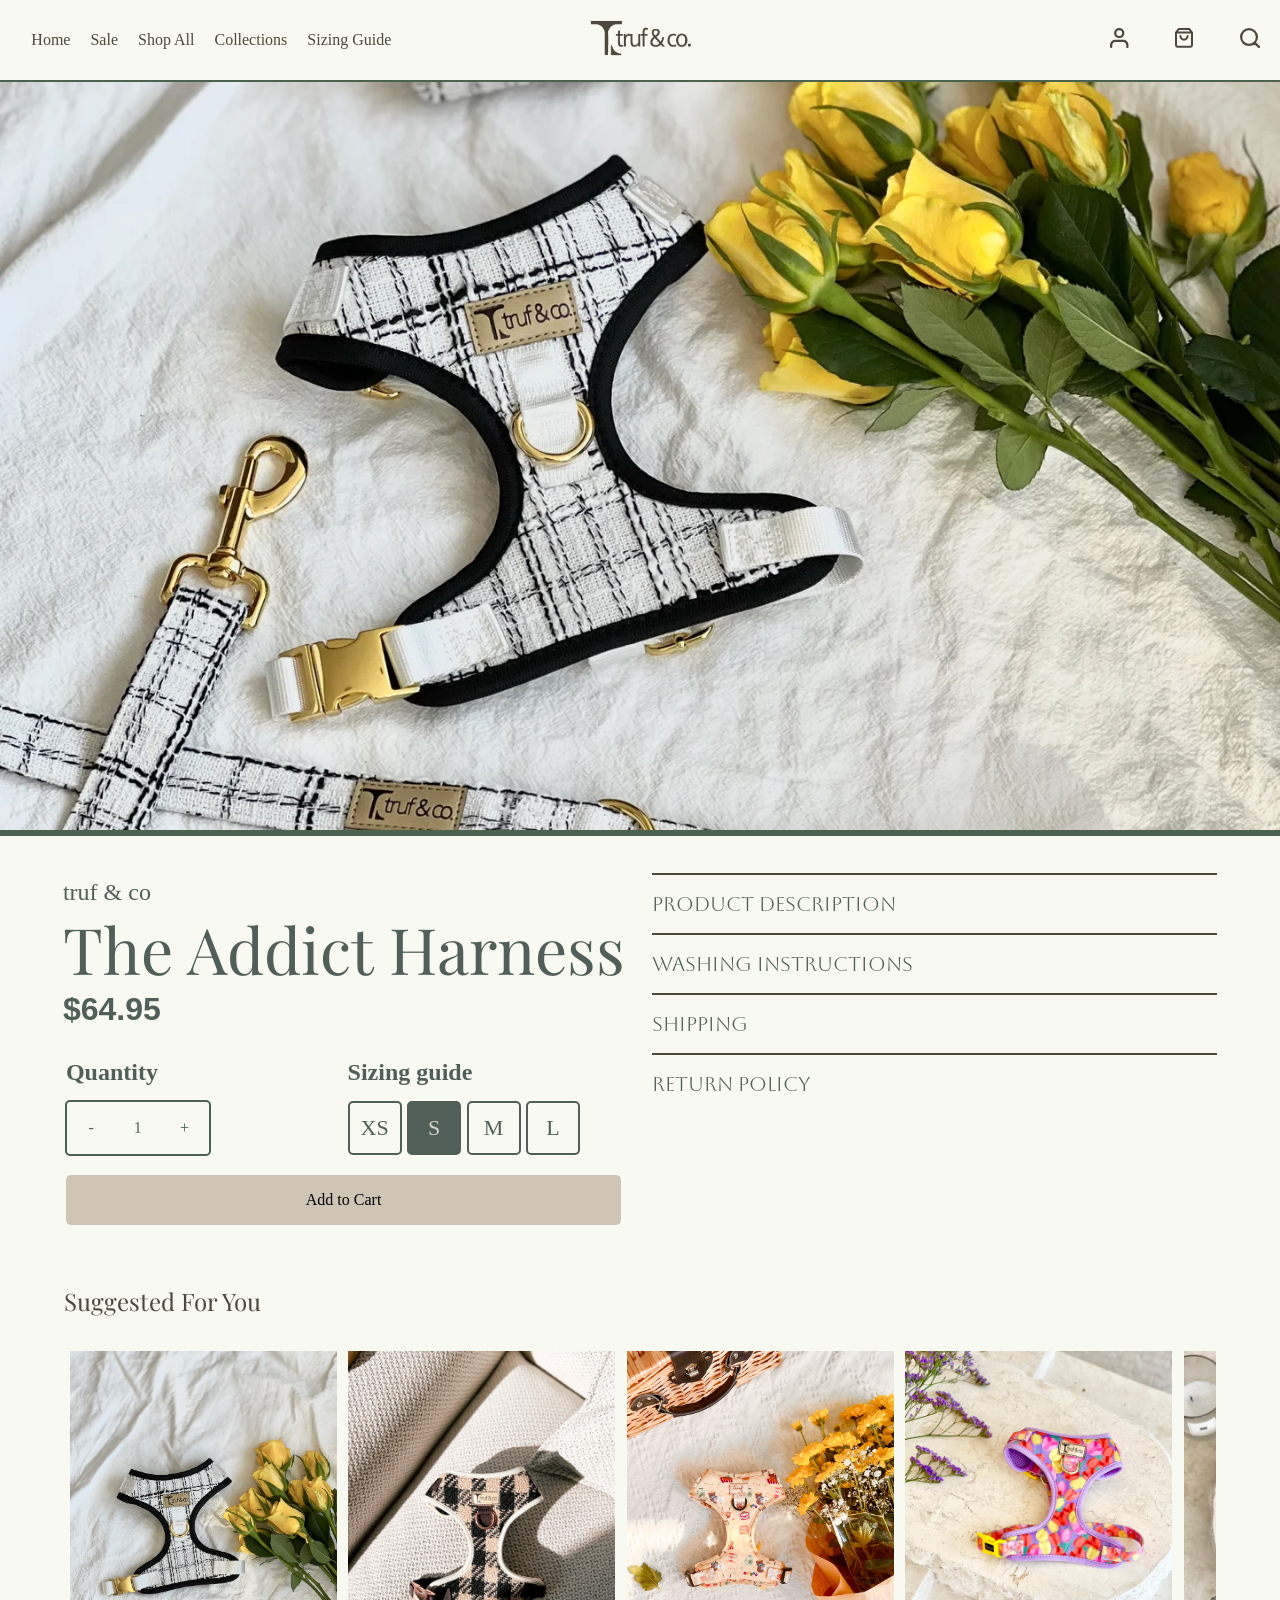
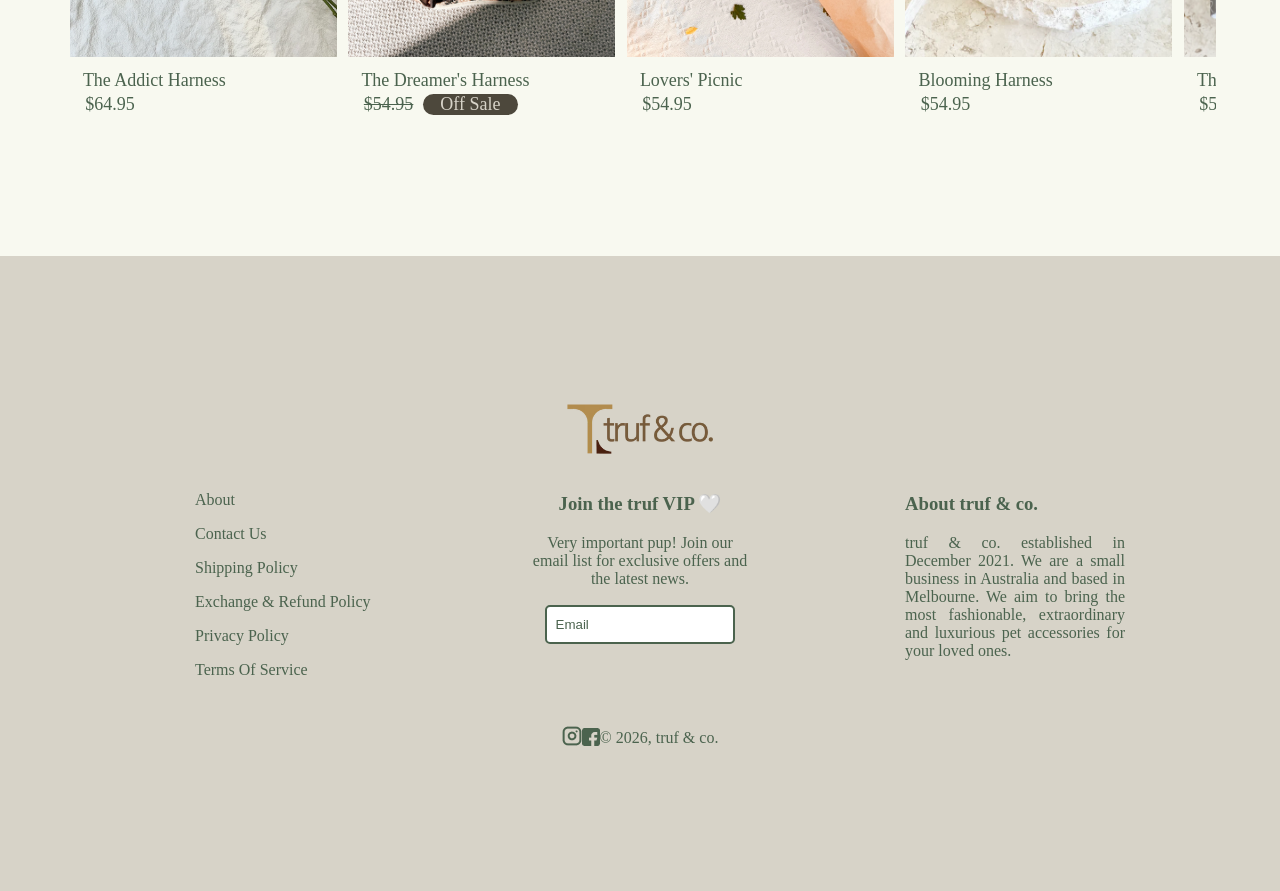
==== commit 7ef926e6: "created suggested for you section, further css adjustments for responsiveness" ====
--- a/addictHarness.html
+++ b/addictHarness.html
@@ -53,7 +53,7 @@
             <li class="desktop"><a href="">Sizing Guide</a></li>
 
             <li><div class="mobile">
-            <a href="index.html"><img src="image/truflogo1Vectorized.png" height="40px"></a>
+            <a href="index.html" style="border: none;"><img src="image/truflogo1Vectorized.png" height="40px"></a>
             </li>
         </div>
         </ul>
@@ -61,7 +61,7 @@
 
 
         <div class="center">
-            <a class="desktop" href="index.html"><img src="image/truflogo1Vectorized.png" height="40px"></a>
+            <a class="desktop" href="index.html" style="border: none;"><img src="image/truflogo1Vectorized.png" height="40px"></a>
         </div>
 
 
@@ -192,6 +192,12 @@
              </details>
         </div>
     </main>
+    
+    <div class="suggest">
+        <h2>Suggested For You</h2>
+        <div id="products" class="harness" style="display: flex; flex-wrap: nowrap; justify-content: start; overflow-y: scroll;">
+        </div>
+    </div>
 
     <footer>
             <img src="image/logo.png" style="height: 50px;" class="footerLogo desktop">
--- a/style.css
+++ b/style.css
@@ -186,7 +186,7 @@
     color: #4B634E;
     background-color: #D7D3C8;
     padding: 3% 5% 0;
-    margin-top: 10%;
+    padding: 10%;
 }
 .footerLogo, .footerBottom{
     margin: 2% auto;
@@ -315,6 +315,20 @@
 }
 
                                                                   /* Product List Card */
+#products {
+    display: flex;
+    flex-wrap: wrap;
+    justify-content: center;
+    padding-bottom: 5%;
+}
+
+.suggest {
+    width: 90%;
+    margin: auto;
+    margin-top: 1%;
+    padding: 1% 5% 5% 5% ;
+    background-color: #F8F9F0;
+}
 
 .productCard{
     display: inline-flex;
@@ -332,10 +346,12 @@
 }
 .productText {
     z-index: 1;
-    background-color: #D7D3C8;
+    background-color: #F8F9F0;
     padding: 4%;
     padding-bottom: 0;
     height: 64px;
+    color: #4B634E;
+    font-size: 18px;
 }
 .productText p, .productText span{
     margin: 0 2% 0 2%;
@@ -344,6 +360,7 @@
 }
 .productText h4 {
     margin: 1%;
+    font-weight: 400;
 }
 .saleBadge {
     background-color: #4B634E;
@@ -364,12 +381,18 @@
         width: 190px;
         height: 262px;
         margin-bottom: 19%;
+        
+    }
+    .productText{
+        font-size: 16px;
     }
     .productCard img {
         width: 190px;
         max-height: 262px;
     }
 }
+
+
 
                                                                   /* Headers */
 .wrapper {
